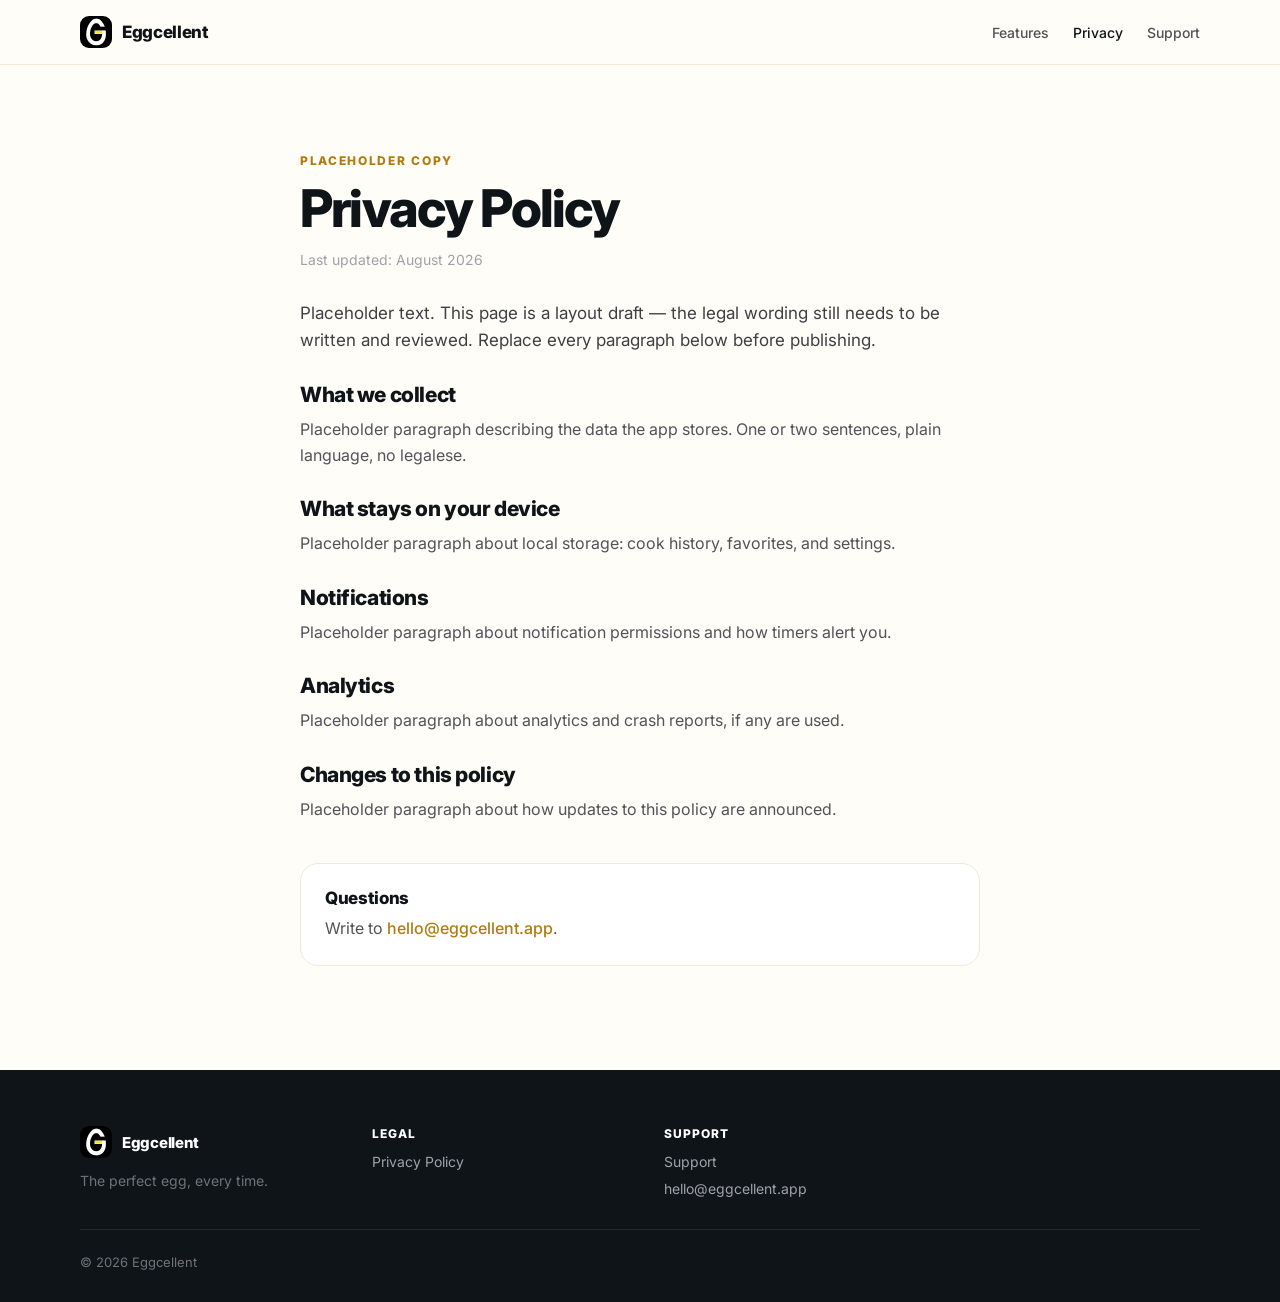
==== privacy.html @ 1b830625 "init" ====
<!DOCTYPE html>
<html lang="en">
<head>
<meta charset="utf-8" />
<meta name="viewport" content="width=device-width, initial-scale=1" />
<title>Privacy Policy — Eggcellent</title>
<meta name="description" content="How Eggcellent handles your data." />
<link rel="icon" href="assets/icon.png" />
<link rel="preconnect" href="https://fonts.googleapis.com" />
<link rel="preconnect" href="https://fonts.gstatic.com" crossorigin />
<link href="https://fonts.googleapis.com/css2?family=Inter:wght@400;500;800&display=swap" rel="stylesheet" />
<link rel="stylesheet" href="styles.css" />
</head>
<body>

<header class="site-header">
  <div>
    <a class="brand" href="index.html"><img src="assets/icon.png" alt="Eggcellent" /><span>Eggcellent</span></a>
    <nav>
      <a href="index.html#features">Features</a>
      <a href="privacy.html" aria-current="page">Privacy</a>
      <a href="support.html">Support</a>
    </nav>
  </div>
</header>
<main class="page">
  <article>
    <p class="eyebrow" style="margin:0 0 14px">Placeholder copy</p>
    <h1>Privacy Policy</h1>
    <p class="stamp">Last updated: August 2026</p>
    <p class="lede">Placeholder text. This page is a layout draft &mdash; the legal wording still needs to be written and reviewed. Replace every paragraph below before publishing.</p>
    <section><h2>What we collect</h2><p>Placeholder paragraph describing the data the app stores. One or two sentences, plain language, no legalese.</p></section>
    <section><h2>What stays on your device</h2><p>Placeholder paragraph about local storage: cook history, favorites, and settings.</p></section>
    <section><h2>Notifications</h2><p>Placeholder paragraph about notification permissions and how timers alert you.</p></section>
    <section><h2>Analytics</h2><p>Placeholder paragraph about analytics and crash reports, if any are used.</p></section>
    <section><h2>Changes to this policy</h2><p>Placeholder paragraph about how updates to this policy are announced.</p></section>
    <div class="box">
      <h2>Questions</h2>
      <p>Write to <a href="mailto:hello@eggcellent.app">hello@eggcellent.app</a>.</p>
    </div>
  </article>
</main>

<footer class="site-footer">
  <div>
    <div class="about">
      <a class="brand" href="index.html"><img src="assets/icon.png" alt="" /><span>Eggcellent</span></a>
      <p>The perfect egg, every time.</p>
    </div>
    <div class="col">
      <h4>Legal</h4>
      <a href="privacy.html">Privacy Policy</a>
    </div>
    <div class="col">
      <h4>Support</h4>
      <a href="support.html">Support</a>
      <a href="mailto:hello@eggcellent.app">hello@eggcellent.app</a>
    </div>
    <p class="copy">&copy; 2026 Eggcellent</p>
  </div>
</footer>
</body>
</html>
---- styles.css ----
/* Eggcellent landing — static site */
:root { --cream: #FFFDF7; --ink: #0F1419; --muted: #52525B; --dim: #A1A1AA; --yellow: #F5B935; --gold: #B07C10; --line: #F0EAD9; }
* { box-sizing: border-box; }
body { margin: 0; background: var(--cream); color: var(--ink); font-family: Inter, system-ui, sans-serif; -webkit-font-smoothing: antialiased; }
img { max-width: 100%; }
a { color: var(--ink); text-decoration: none; }
a:hover { color: var(--gold); }

/* header */
.site-header { position: sticky; top: 0; z-index: 20; display: flex; justify-content: center; padding: 0 20px; background: rgba(255,253,247,0.82); backdrop-filter: blur(14px); border-bottom: 1px solid #F2EBDA; }
.site-header > div { width: 100%; max-width: 1120px; display: flex; align-items: center; gap: 20px; min-height: 64px; }
.brand { display: flex; align-items: center; gap: 10px; margin-right: auto; }
.brand img { width: 32px; height: 32px; border-radius: 9px; display: block; }
.brand span { font-weight: 800; font-size: 17px; letter-spacing: -0.02em; }
.site-header nav { display: flex; align-items: center; gap: 4px 24px; font-size: 14px; font-weight: 500; }
.site-header nav a { color: var(--muted); }
.site-header nav a:hover, .site-header nav a[aria-current="page"] { color: var(--ink); }

/* hero */
.hero { display: flex; flex-direction: column; align-items: center; text-align: center; padding: clamp(56px, 14vw, 112px) 20px 0; }
.hero h1 { margin: 0; max-width: 16ch; font-weight: 800; font-size: clamp(38px, 10vw, 68px); line-height: 1.02; letter-spacing: -0.035em; text-wrap: balance; }
.eyebrow { margin: 22px 0 0; font-size: 12px; font-weight: 800; letter-spacing: 0.14em; text-transform: uppercase; color: var(--gold); }
.hero .lede { margin: 10px 0 0; max-width: 32ch; font-size: clamp(16px, 4.4vw, 19px); line-height: 1.5; color: var(--muted); text-wrap: pretty; }
.hero .note { margin: 16px 0 0; font-size: 14px; color: var(--muted); }
.rise { animation: rise 0.8s cubic-bezier(.2,.7,.2,1) both; }
.rise-2 { animation-delay: 0.06s; }
.rise-3 { animation-delay: 0.1s; }
.rise-4 { animation-delay: 0.16s; }
.rise-5 { animation-delay: 0.22s; }
@keyframes rise { from { opacity: 0; transform: translateY(26px); } to { opacity: 1; transform: none; } }

/* store buttons */
.stores { display: flex; flex-wrap: wrap; justify-content: center; gap: 12px; padding: 32px 0 0; }
.store-btn { display: flex; align-items: center; gap: 11px; min-height: 56px; padding: 0 24px; border-radius: 14px; background: var(--ink); color: #fff; text-align: left; transition: transform .2s, background .2s, opacity .2s; }
.store-btn:hover { background: #22282F; color: #fff; transform: translateY(-2px); }
.store-btn svg { display: block; flex: 0 0 auto; }
.store-btn .lines { display: flex; flex-direction: column; }
.store-btn .small { font-size: 11px; letter-spacing: 0.04em; color: var(--dim); }
.store-btn .big { font-size: 17px; font-weight: 800; letter-spacing: -0.01em; color: #fff; }
.store-btn.soon { background: transparent; border: 1px solid #E4DBC5; cursor: default; }
.store-btn.soon:hover { background: transparent; transform: none; }
.store-btn.soon .small { color: #52525B; }
.store-btn.soon .big { color: var(--ink); }
.store-btn.soon svg { opacity: 0.5; }

/* marquee */
.marquee { overflow: hidden; padding: clamp(48px, 11vw, 88px) 0 clamp(8px, 2vw, 16px); mask-image: linear-gradient(90deg, transparent, #000 9%, #000 91%, transparent); -webkit-mask-image: linear-gradient(90deg, transparent, #000 9%, #000 91%, transparent); }
.marquee-track { display: flex; width: max-content; gap: 28px; padding: 0 14px; animation: marquee 46s linear infinite; }
.marquee:hover .marquee-track { animation-play-state: paused; }
@keyframes marquee { from { transform: translateX(0); } to { transform: translateX(-50%); } }

/* iPhone frame */
.phone { position: relative; flex: 0 0 auto; width: 202px; aspect-ratio: 1206 / 2622; }
.phone .key { position: absolute; width: 1.1%; background: linear-gradient(90deg, #4A4A4F, #B4B4BA); }
.phone .key.left { left: -0.9%; border-radius: 1.6px 0 0 1.6px; }
.phone .key.right { right: -0.9%; background: linear-gradient(270deg, #4A4A4F, #B4B4BA); border-radius: 0 1.6px 1.6px 0; }
.phone-body { position: relative; height: 100%; padding: 1.15%; border-radius: 16% / 7.36%; background: linear-gradient(100deg, #5F5F64 0%, #C9C9CE 6%, #F3F3F6 14%, #A9A9AF 30%, #8E8E93 50%, #B9B9BF 70%, #EDEDF0 86%, #9C9CA2 94%, #56565B 100%); box-shadow: 0 0 0 0.5px rgba(15,20,25,0.35), 0 40px 60px -30px rgba(15,20,25,0.5); }
.phone-bezel { height: 100%; padding: 2.3%; border-radius: 15% / 6.9%; background: #08080A; box-shadow: inset 0 0 0 0.5px rgba(255,255,255,0.14); }
.phone-screen { position: relative; height: 100%; border-radius: 13% / 5.98%; overflow: hidden; background: #fff; }
.phone-screen img { display: block; width: 100%; height: 100%; object-fit: cover; object-position: 50% 0; }
.phone-screen .sheen { position: absolute; inset: 0; pointer-events: none; background: linear-gradient(112deg, rgba(255,255,255,0.34) 0%, rgba(255,255,255,0.1) 16%, rgba(255,255,255,0) 34%, rgba(255,255,255,0) 100%); }

/* features */
.features { display: flex; flex-direction: column; align-items: center; padding: clamp(64px, 15vw, 120px) 20px; }
.features h2 { margin: 0 0 clamp(32px, 7vw, 56px); font-weight: 800; font-size: clamp(30px, 8vw, 44px); letter-spacing: -0.03em; text-align: center; }
.grid { width: 100%; max-width: 1120px; display: grid; grid-template-columns: repeat(auto-fit, minmax(280px, 1fr)); gap: 20px; }
.card { display: flex; flex-direction: column; gap: 12px; background: #fff; border: 1px solid var(--line); border-radius: 18px; padding: 24px; transition: transform .25s, box-shadow .25s; }
.card:hover { transform: translateY(-4px); box-shadow: 0 18px 32px -22px rgba(15,20,25,0.35); }
.card .num { display: flex; align-items: center; justify-content: center; width: 36px; height: 36px; border-radius: 11px; background: var(--yellow); font-weight: 800; font-size: 15px; color: var(--ink); }
.card h3 { margin: 0; font-weight: 800; font-size: 19px; letter-spacing: -0.02em; text-wrap: balance; }
.card p { margin: 0; font-size: 15px; line-height: 1.55; color: var(--muted); text-wrap: pretty; }
@supports (animation-timeline: view()) {
  .reveal { animation: rise 0.7s cubic-bezier(.2,.7,.2,1) both; animation-timeline: view(); animation-range: entry 4% cover 24%; }
}

/* cta */
.cta { background: var(--yellow); padding: clamp(64px, 14vw, 104px) 20px; display: flex; justify-content: center; }
.cta > div { width: 100%; max-width: 720px; display: flex; flex-direction: column; align-items: center; text-align: center; gap: 16px; }
.cta h2 { margin: 0; font-weight: 800; font-size: clamp(30px, 8vw, 48px); line-height: 1.08; letter-spacing: -0.03em; text-wrap: balance; }
.cta p { margin: 0; font-size: clamp(16px, 4vw, 19px); line-height: 1.5; opacity: 0.72; text-wrap: pretty; }
.cta .store-btn { margin-top: 16px; padding: 0 28px; }
.cta .fine { margin: 0; font-size: 14px; opacity: 0.6; }

/* footer */
.site-footer { background: var(--ink); color: var(--dim); padding: 56px 20px 32px; display: flex; justify-content: center; }
.site-footer > div { width: 100%; max-width: 1120px; display: grid; grid-template-columns: repeat(auto-fit, minmax(220px, 1fr)); gap: 32px 48px; }
.site-footer .brand span { color: #fff; font-size: 15px; }
.site-footer .col { display: flex; flex-direction: column; gap: 10px; }
.site-footer h4 { margin: 0 0 2px; font-size: 12px; font-weight: 800; letter-spacing: 0.08em; text-transform: uppercase; color: #fff; }
.site-footer a { font-size: 14px; color: var(--dim); }
.site-footer a:hover { color: #fff; }
.site-footer .about { display: flex; flex-direction: column; gap: 12px; max-width: 34ch; }
.site-footer .about p { margin: 0; font-size: 14px; line-height: 1.55; color: #71717A; }
.site-footer .copy { margin: 0; grid-column: 1 / -1; padding-top: 24px; border-top: 1px solid #22282F; font-size: 13px; color: #71717A; }

/* article pages */
.page { flex: 1; display: flex; justify-content: center; padding: clamp(48px, 11vw, 88px) 20px clamp(64px, 14vw, 104px); }
.page article { width: 100%; max-width: 680px; }
.page h1 { margin: 0; font-weight: 800; font-size: clamp(32px, 8.5vw, 52px); line-height: 1.05; letter-spacing: -0.035em; }
.page .stamp { margin: 14px 0 0; font-size: 14px; color: var(--dim); }
.page .lede { margin: 32px 0 0; font-size: 17px; line-height: 1.6; color: #3F3F46; text-wrap: pretty; }
.page section { display: flex; flex-direction: column; gap: 10px; padding: 28px 0 0; }
.page section h2 { margin: 0; font-weight: 800; font-size: 21px; letter-spacing: -0.02em; }
.page section p { margin: 0; font-size: 16px; line-height: 1.6; color: var(--muted); text-wrap: pretty; }
.qa { display: flex; flex-direction: column; gap: 12px; padding: 36px 0 0; }
.qa > div { display: flex; flex-direction: column; gap: 8px; background: #fff; border: 1px solid var(--line); border-radius: 18px; padding: 22px 24px; }
.qa h2 { margin: 0; font-weight: 800; font-size: 18px; letter-spacing: -0.02em; }
.qa p { margin: 0; font-size: 16px; line-height: 1.6; color: var(--muted); text-wrap: pretty; }
.box { display: flex; flex-direction: column; gap: 8px; margin-top: 40px; padding: 24px; background: #fff; border: 1px solid var(--line); border-radius: 18px; }
.box h2 { margin: 0; font-weight: 800; font-size: 17px; letter-spacing: -0.02em; }
.box p { margin: 0; font-size: 16px; line-height: 1.6; color: var(--muted); }
.box a { color: var(--gold); font-weight: 500; }
.box-yellow { display: flex; flex-direction: column; align-items: flex-start; gap: 12px; margin-top: 40px; padding: 28px; background: var(--yellow); border-radius: 18px; }
.box-yellow h2 { margin: 0; font-weight: 800; font-size: 24px; letter-spacing: -0.025em; }
.box-yellow p { margin: 0; font-size: 16px; line-height: 1.55; opacity: 0.75; text-wrap: pretty; }
.mail-btn { display: flex; align-items: center; min-height: 48px; margin-top: 4px; padding: 0 22px; border-radius: 12px; background: var(--ink); color: #fff; font-size: 15px; font-weight: 800; letter-spacing: -0.01em; transition: transform .2s, opacity .2s; }
.mail-btn:hover { color: #fff; opacity: 0.9; transform: translateY(-2px); }

@media (prefers-reduced-motion: reduce) { * { animation: none !important; } }
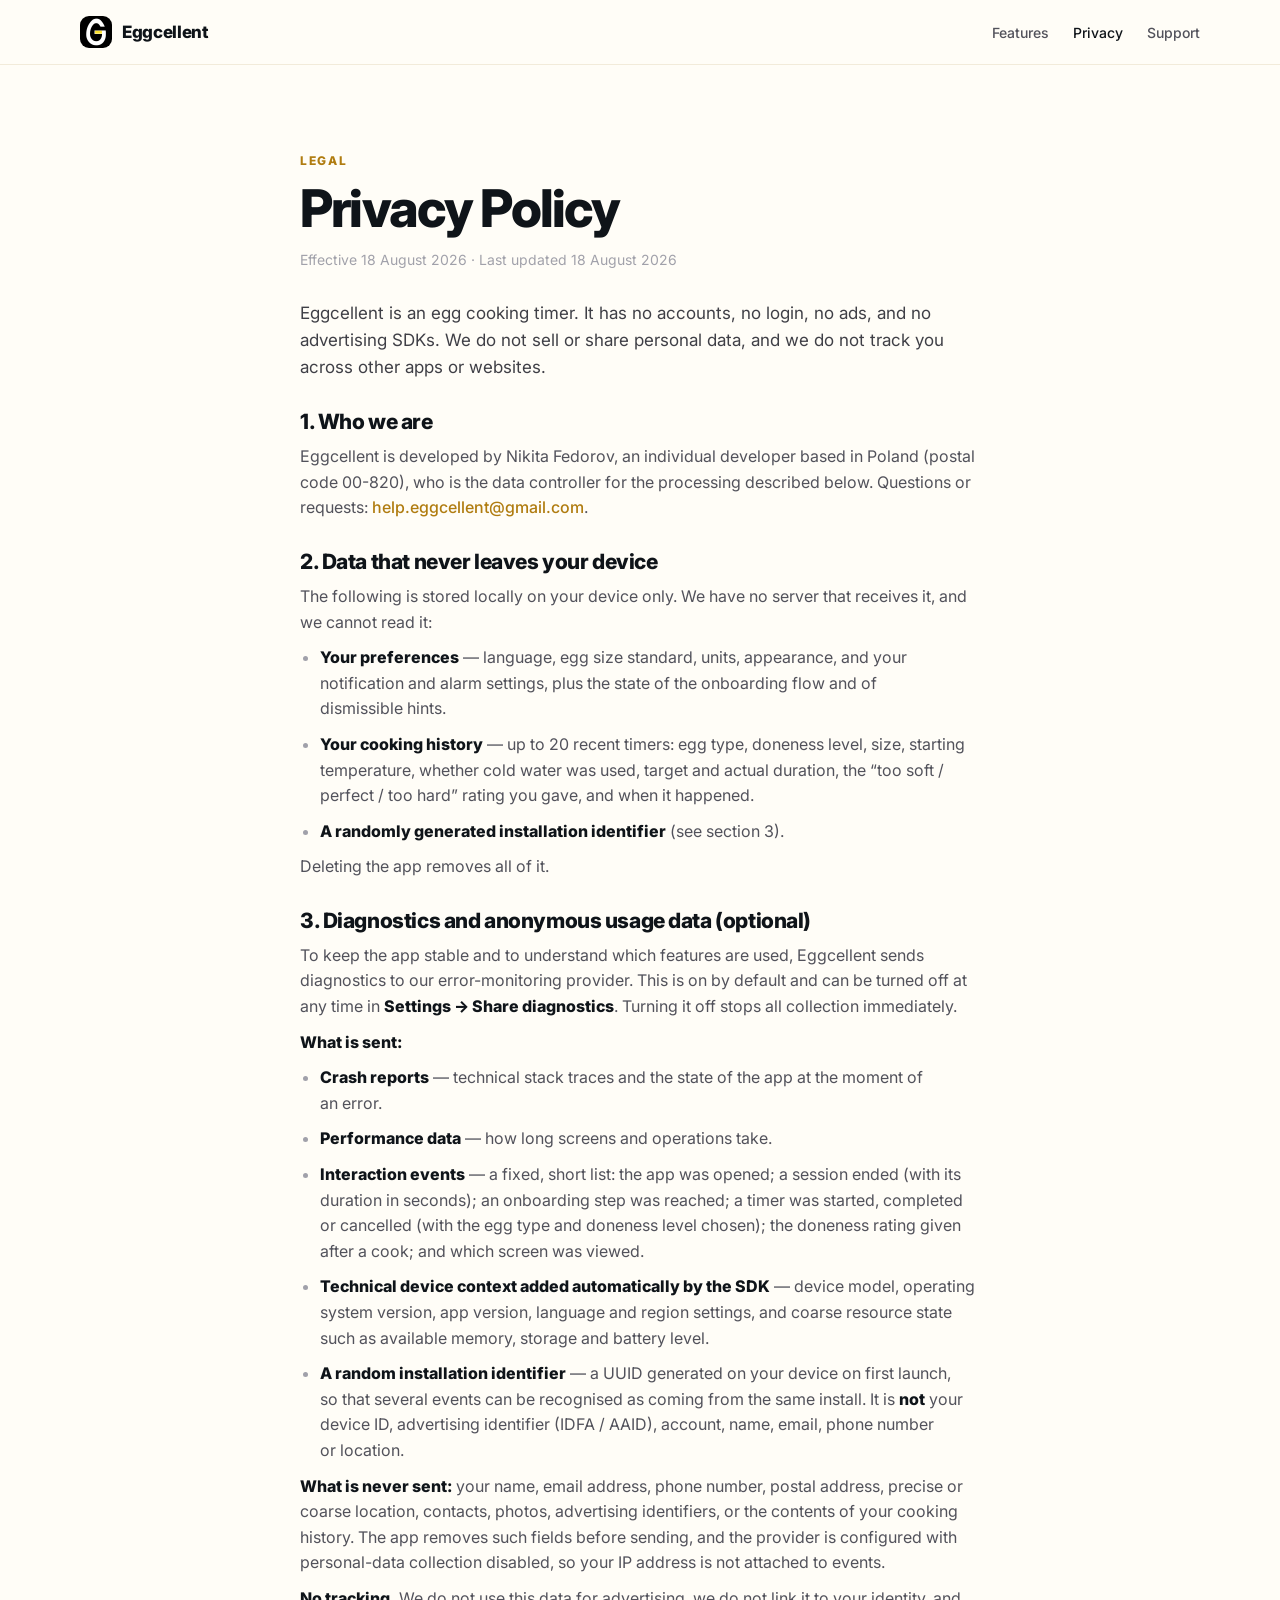
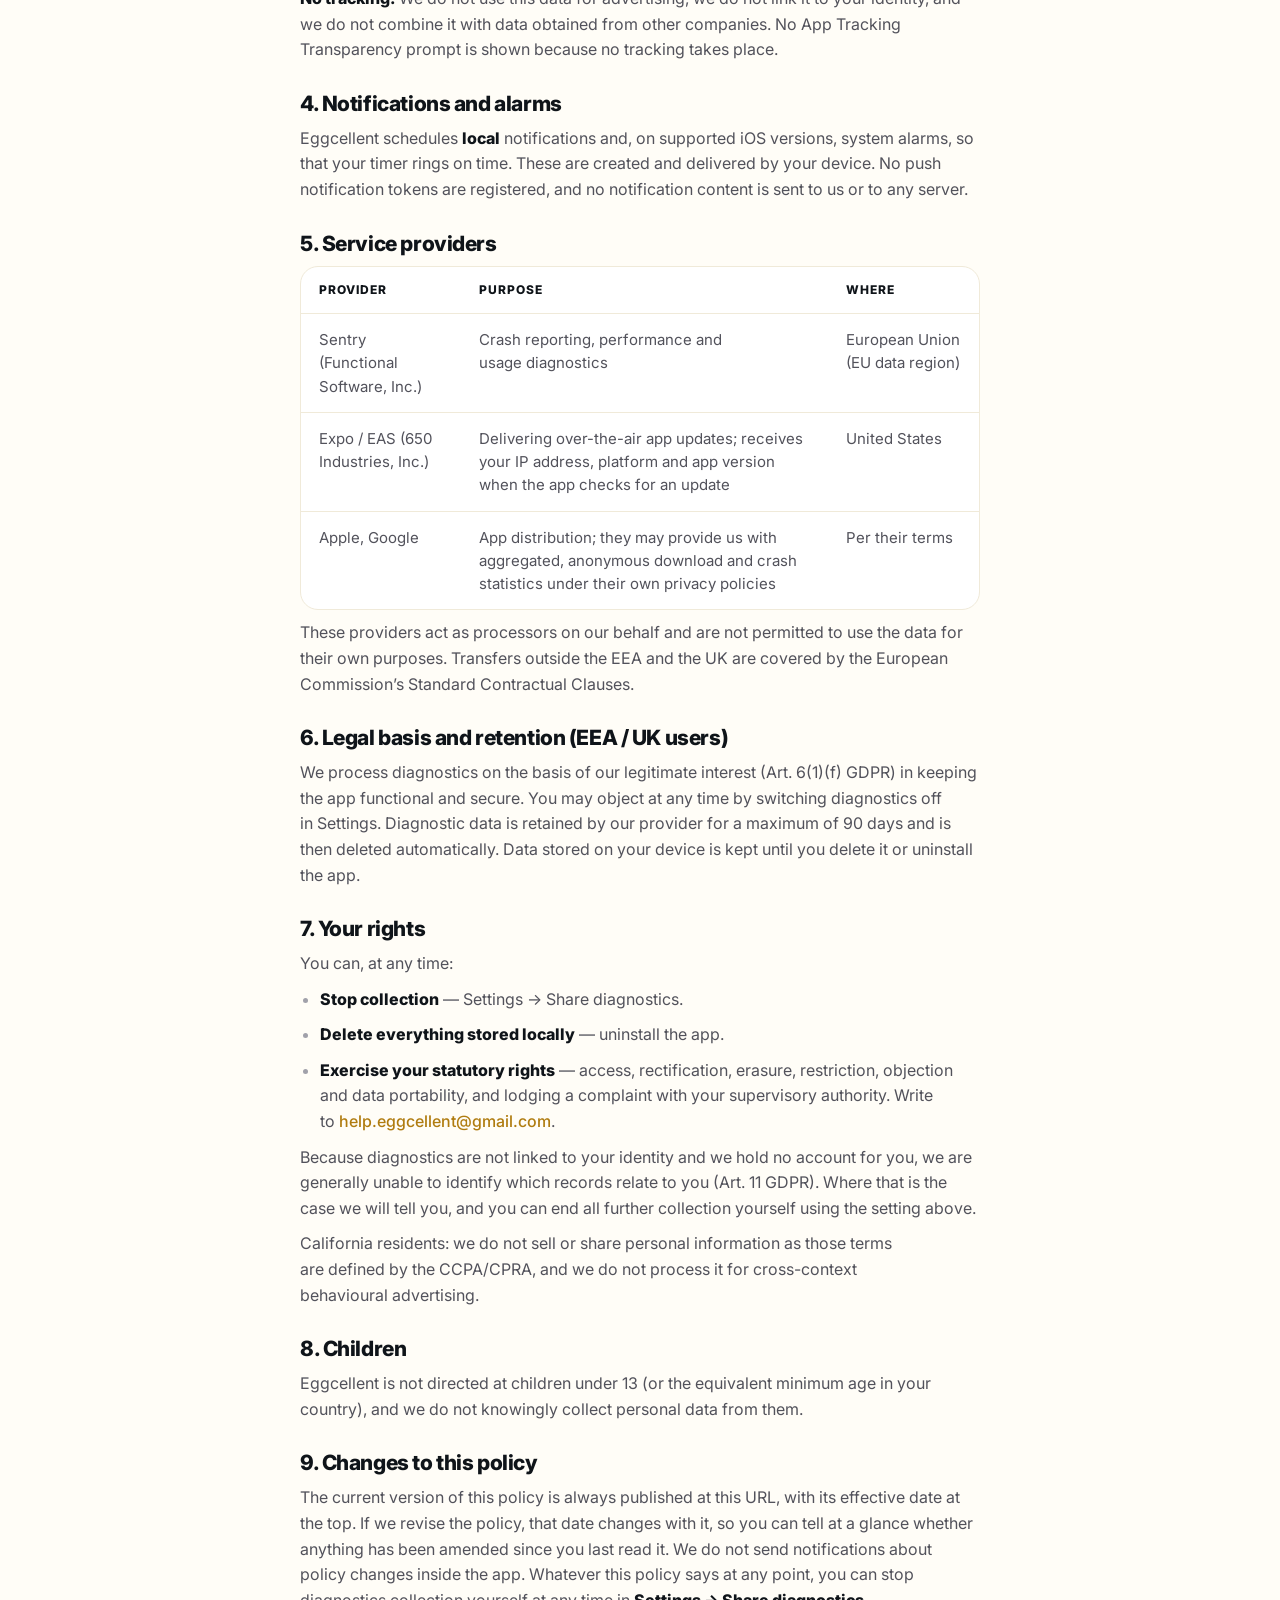
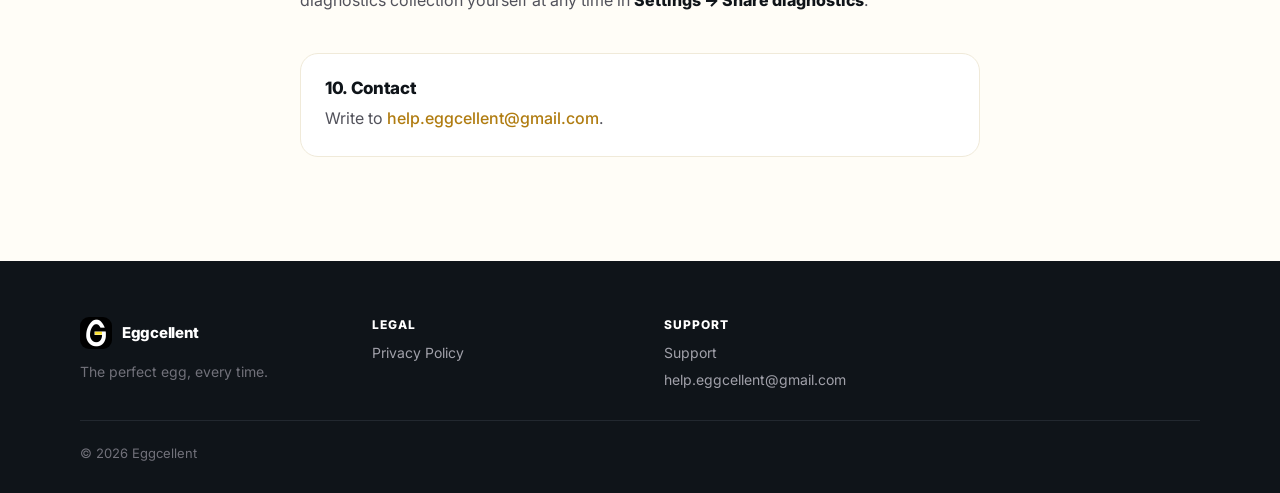
==== commit b24f81fa: "Publish the real privacy policy Replace the placeholder copy on privacy.html with the policy from do" ====
--- a/privacy.html
+++ b/privacy.html
@@ -25,18 +25,106 @@
 </header>
 <main class="page">
   <article>
-    <p class="eyebrow" style="margin:0 0 14px">Placeholder copy</p>
+    <p class="eyebrow" style="margin:0 0 14px">Legal</p>
     <h1>Privacy Policy</h1>
-    <p class="stamp">Last updated: August 2026</p>
-    <p class="lede">Placeholder text. This page is a layout draft &mdash; the legal wording still needs to be written and reviewed. Replace every paragraph below before publishing.</p>
-    <section><h2>What we collect</h2><p>Placeholder paragraph describing the data the app stores. One or two sentences, plain language, no legalese.</p></section>
-    <section><h2>What stays on your device</h2><p>Placeholder paragraph about local storage: cook history, favorites, and settings.</p></section>
-    <section><h2>Notifications</h2><p>Placeholder paragraph about notification permissions and how timers alert you.</p></section>
-    <section><h2>Analytics</h2><p>Placeholder paragraph about analytics and crash reports, if any are used.</p></section>
-    <section><h2>Changes to this policy</h2><p>Placeholder paragraph about how updates to this policy are announced.</p></section>
+    <p class="stamp">Effective 18 August 2026 &middot; Last updated 18 August 2026</p>
+    <p class="lede">Eggcellent is an egg cooking timer. It has no accounts, no login, no ads, and no advertising SDKs. We do not sell or share personal data, and we do not track you across other apps or websites.</p>
+
+    <section>
+      <h2>1. Who we are</h2>
+      <p>Eggcellent is developed by Nikita Fedorov, an individual developer based in Poland (postal code 00-820), who is the data controller for the processing described below. Questions or requests: <a href="mailto:help.eggcellent@gmail.com">help.eggcellent@gmail.com</a>.</p>
+    </section>
+
+    <section>
+      <h2>2. Data that never leaves your device</h2>
+      <p>The following is stored locally on your device only. We have no server that receives it, and we cannot read it:</p>
+      <ul>
+        <li><strong>Your preferences</strong> &mdash; language, egg size standard, units, appearance, and your notification and alarm settings, plus the state of the onboarding flow and of dismissible hints.</li>
+        <li><strong>Your cooking history</strong> &mdash; up to 20 recent timers: egg type, doneness level, size, starting temperature, whether cold water was used, target and actual duration, the &ldquo;too soft / perfect / too hard&rdquo; rating you gave, and when it happened.</li>
+        <li><strong>A randomly generated installation identifier</strong> (see section 3).</li>
+      </ul>
+      <p>Deleting the app removes all of it.</p>
+    </section>
+
+    <section>
+      <h2>3. Diagnostics and anonymous usage data (optional)</h2>
+      <p>To keep the app stable and to understand which features are used, Eggcellent sends diagnostics to our error-monitoring provider. This is on by default and can be turned off at any time in <strong>Settings &rarr; Share diagnostics</strong>. Turning it off stops all collection immediately.</p>
+      <p><strong>What is sent:</strong></p>
+      <ul>
+        <li><strong>Crash reports</strong> &mdash; technical stack traces and the state of the app at the moment of an error.</li>
+        <li><strong>Performance data</strong> &mdash; how long screens and operations take.</li>
+        <li><strong>Interaction events</strong> &mdash; a fixed, short list: the app was opened; a session ended (with its duration in seconds); an onboarding step was reached; a timer was started, completed or cancelled (with the egg type and doneness level chosen); the doneness rating given after a cook; and which screen was viewed.</li>
+        <li><strong>Technical device context added automatically by the SDK</strong> &mdash; device model, operating system version, app version, language and region settings, and coarse resource state such as available memory, storage and battery level.</li>
+        <li><strong>A random installation identifier</strong> &mdash; a UUID generated on your device on first launch, so that several events can be recognised as coming from the same install. It is <strong>not</strong> your device ID, advertising identifier (IDFA / AAID), account, name, email, phone number or location.</li>
+      </ul>
+      <p><strong>What is never sent:</strong> your name, email address, phone number, postal address, precise or coarse location, contacts, photos, advertising identifiers, or the contents of your cooking history. The app removes such fields before sending, and the provider is configured with personal-data collection disabled, so your IP address is not attached to events.</p>
+      <p><strong>No tracking.</strong> We do not use this data for advertising, we do not link it to your identity, and we do not combine it with data obtained from other companies. No App Tracking Transparency prompt is shown because no tracking takes place.</p>
+    </section>
+
+    <section>
+      <h2>4. Notifications and alarms</h2>
+      <p>Eggcellent schedules <strong>local</strong> notifications and, on supported iOS versions, system alarms, so that your timer rings on time. These are created and delivered by your device. No push notification tokens are registered, and no notification content is sent to us or to any server.</p>
+    </section>
+
+    <section>
+      <h2>5. Service providers</h2>
+      <div class="table-wrap">
+        <table>
+          <thead>
+            <tr><th>Provider</th><th>Purpose</th><th>Where</th></tr>
+          </thead>
+          <tbody>
+            <tr>
+              <td>Sentry (Functional Software, Inc.)</td>
+              <td>Crash reporting, performance and usage diagnostics</td>
+              <td>European Union (EU data region)</td>
+            </tr>
+            <tr>
+              <td>Expo / EAS (650 Industries, Inc.)</td>
+              <td>Delivering over-the-air app updates; receives your IP address, platform and app version when the app checks for an update</td>
+              <td>United States</td>
+            </tr>
+            <tr>
+              <td>Apple, Google</td>
+              <td>App distribution; they may provide us with aggregated, anonymous download and crash statistics under their own privacy policies</td>
+              <td>Per their terms</td>
+            </tr>
+          </tbody>
+        </table>
+      </div>
+      <p>These providers act as processors on our behalf and are not permitted to use the data for their own purposes. Transfers outside the EEA and the UK are covered by the European Commission&rsquo;s Standard Contractual Clauses.</p>
+    </section>
+
+    <section>
+      <h2>6. Legal basis and retention (EEA / UK users)</h2>
+      <p>We process diagnostics on the basis of our legitimate interest (Art. 6(1)(f) GDPR) in keeping the app functional and secure. You may object at any time by switching diagnostics off in Settings. Diagnostic data is retained by our provider for a maximum of 90 days and is then deleted automatically. Data stored on your device is kept until you delete it or uninstall the app.</p>
+    </section>
+
+    <section>
+      <h2>7. Your rights</h2>
+      <p>You can, at any time:</p>
+      <ul>
+        <li><strong>Stop collection</strong> &mdash; Settings &rarr; Share diagnostics.</li>
+        <li><strong>Delete everything stored locally</strong> &mdash; uninstall the app.</li>
+        <li><strong>Exercise your statutory rights</strong> &mdash; access, rectification, erasure, restriction, objection and data portability, and lodging a complaint with your supervisory authority. Write to <a href="mailto:help.eggcellent@gmail.com">help.eggcellent@gmail.com</a>.</li>
+      </ul>
+      <p>Because diagnostics are not linked to your identity and we hold no account for you, we are generally unable to identify which records relate to you (Art. 11 GDPR). Where that is the case we will tell you, and you can end all further collection yourself using the setting above.</p>
+      <p>California residents: we do not sell or share personal information as those terms are defined by the CCPA/CPRA, and we do not process it for cross-context behavioural advertising.</p>
+    </section>
+
+    <section>
+      <h2>8. Children</h2>
+      <p>Eggcellent is not directed at children under 13 (or the equivalent minimum age in your country), and we do not knowingly collect personal data from them.</p>
+    </section>
+
+    <section>
+      <h2>9. Changes to this policy</h2>
+      <p>The current version of this policy is always published at this URL, with its effective date at the top. If we revise the policy, that date changes with it, so you can tell at a glance whether anything has been amended since you last read it. We do not send notifications about policy changes inside the app. Whatever this policy says at any point, you can stop diagnostics collection yourself at any time in <strong>Settings &rarr; Share diagnostics</strong>.</p>
+    </section>
+
     <div class="box">
-      <h2>Questions</h2>
-      <p>Write to <a href="mailto:hello@eggcellent.app">hello@eggcellent.app</a>.</p>
+      <h2>10. Contact</h2>
+      <p>Write to <a href="mailto:help.eggcellent@gmail.com">help.eggcellent@gmail.com</a>.</p>
     </div>
   </article>
 </main>
@@ -54,7 +142,7 @@
     <div class="col">
       <h4>Support</h4>
       <a href="support.html">Support</a>
-      <a href="mailto:hello@eggcellent.app">hello@eggcellent.app</a>
+      <a href="mailto:help.eggcellent@gmail.com">help.eggcellent@gmail.com</a>
     </div>
     <p class="copy">&copy; 2026 Eggcellent</p>
   </div>
--- a/styles.css
+++ b/styles.css
@@ -43,11 +43,13 @@
 .store-btn.soon .big { color: var(--ink); }
 .store-btn.soon svg { opacity: 0.5; }
 
-/* marquee */
-.marquee { overflow: hidden; padding: clamp(48px, 11vw, 88px) 0 clamp(8px, 2vw, 16px); mask-image: linear-gradient(90deg, transparent, #000 9%, #000 91%, transparent); -webkit-mask-image: linear-gradient(90deg, transparent, #000 9%, #000 91%, transparent); }
-.marquee-track { display: flex; width: max-content; gap: 28px; padding: 0 14px; animation: marquee 46s linear infinite; }
-.marquee:hover .marquee-track { animation-play-state: paused; }
-@keyframes marquee { from { transform: translateX(0); } to { transform: translateX(-50%); } }
+/* marquee: drifts on its own, and can be dragged, swiped or wheeled by hand */
+.marquee { overflow-x: auto; overflow-y: hidden; padding: clamp(48px, 11vw, 88px) 0 clamp(8px, 2vw, 16px); mask-image: linear-gradient(90deg, transparent, #000 9%, #000 91%, transparent); -webkit-mask-image: linear-gradient(90deg, transparent, #000 9%, #000 91%, transparent); overscroll-behavior-x: contain; scrollbar-width: none; -ms-overflow-style: none; cursor: grab; }
+.marquee::-webkit-scrollbar { display: none; }
+.marquee.is-dragging { cursor: grabbing; }
+.marquee-track { display: flex; width: max-content; gap: 28px; padding: 0 14px; }
+.marquee .phone { user-select: none; -webkit-user-select: none; }
+.marquee img { -webkit-user-drag: none; }
 
 /* iPhone frame */
 .phone { position: relative; flex: 0 0 auto; width: 202px; aspect-ratio: 1206 / 2622; }
@@ -95,13 +97,23 @@
 
 /* article pages */
 .page { flex: 1; display: flex; justify-content: center; padding: clamp(48px, 11vw, 88px) 20px clamp(64px, 14vw, 104px); }
-.page article { width: 100%; max-width: 680px; }
+.page article { width: 100%; max-width: 680px; min-width: 0; }
 .page h1 { margin: 0; font-weight: 800; font-size: clamp(32px, 8.5vw, 52px); line-height: 1.05; letter-spacing: -0.035em; }
 .page .stamp { margin: 14px 0 0; font-size: 14px; color: var(--dim); }
 .page .lede { margin: 32px 0 0; font-size: 17px; line-height: 1.6; color: #3F3F46; text-wrap: pretty; }
 .page section { display: flex; flex-direction: column; gap: 10px; padding: 28px 0 0; }
 .page section h2 { margin: 0; font-weight: 800; font-size: 21px; letter-spacing: -0.02em; }
 .page section p { margin: 0; font-size: 16px; line-height: 1.6; color: var(--muted); text-wrap: pretty; }
+.page section a { color: var(--gold); font-weight: 500; }
+.page section strong { color: var(--ink); font-weight: 800; }
+.page section ul { display: flex; flex-direction: column; gap: 10px; margin: 0; padding-left: 20px; }
+.page section li { font-size: 16px; line-height: 1.6; color: var(--muted); text-wrap: pretty; }
+.page section li::marker { color: var(--dim); }
+.table-wrap { overflow-x: auto; background: #fff; border: 1px solid var(--line); border-radius: 18px; }
+.table-wrap table { width: 100%; min-width: 460px; border-collapse: collapse; }
+.table-wrap th, .table-wrap td { padding: 14px 18px; text-align: left; vertical-align: top; border-bottom: 1px solid var(--line); font-size: 15px; line-height: 1.55; color: var(--muted); text-wrap: pretty; }
+.table-wrap th { font-weight: 800; font-size: 12px; letter-spacing: 0.08em; text-transform: uppercase; color: var(--ink); white-space: nowrap; }
+.table-wrap tr:last-child td { border-bottom: 0; }
 .qa { display: flex; flex-direction: column; gap: 12px; padding: 36px 0 0; }
 .qa > div { display: flex; flex-direction: column; gap: 8px; background: #fff; border: 1px solid var(--line); border-radius: 18px; padding: 22px 24px; }
 .qa h2 { margin: 0; font-weight: 800; font-size: 18px; letter-spacing: -0.02em; }
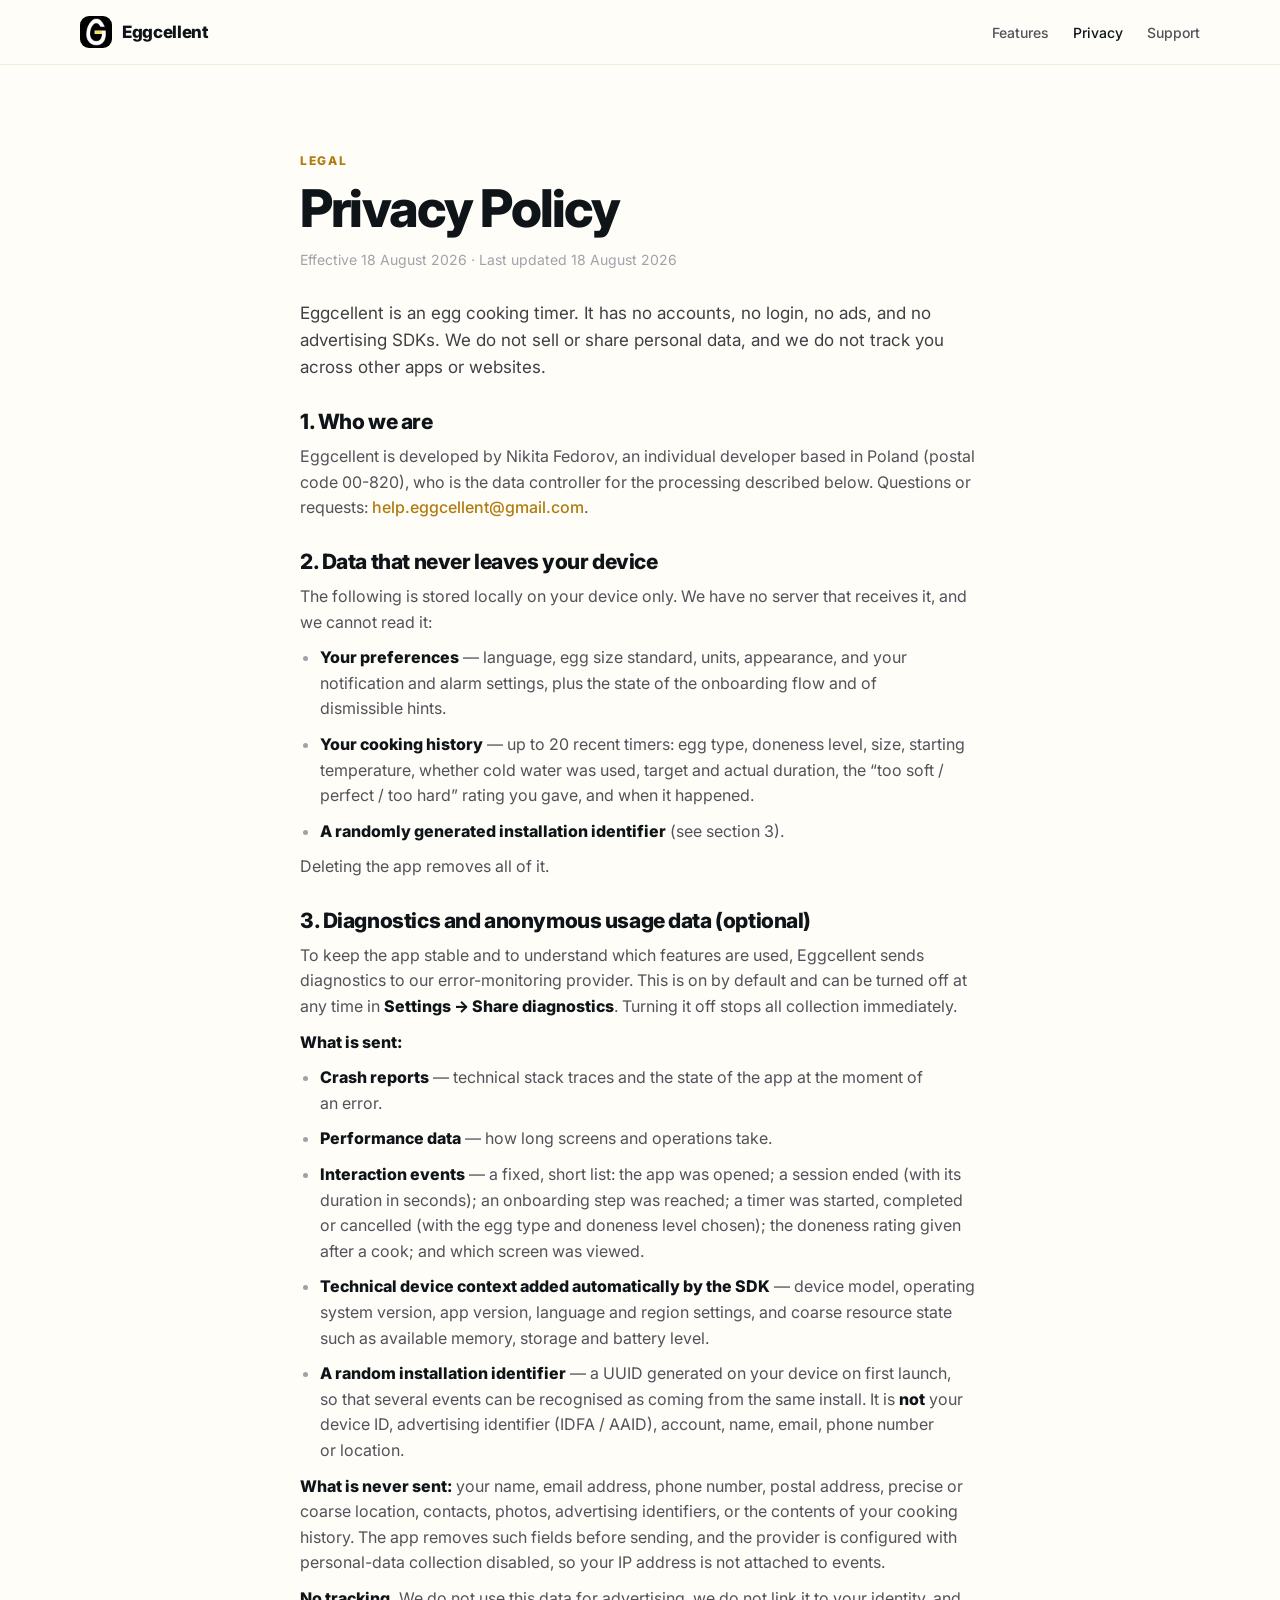
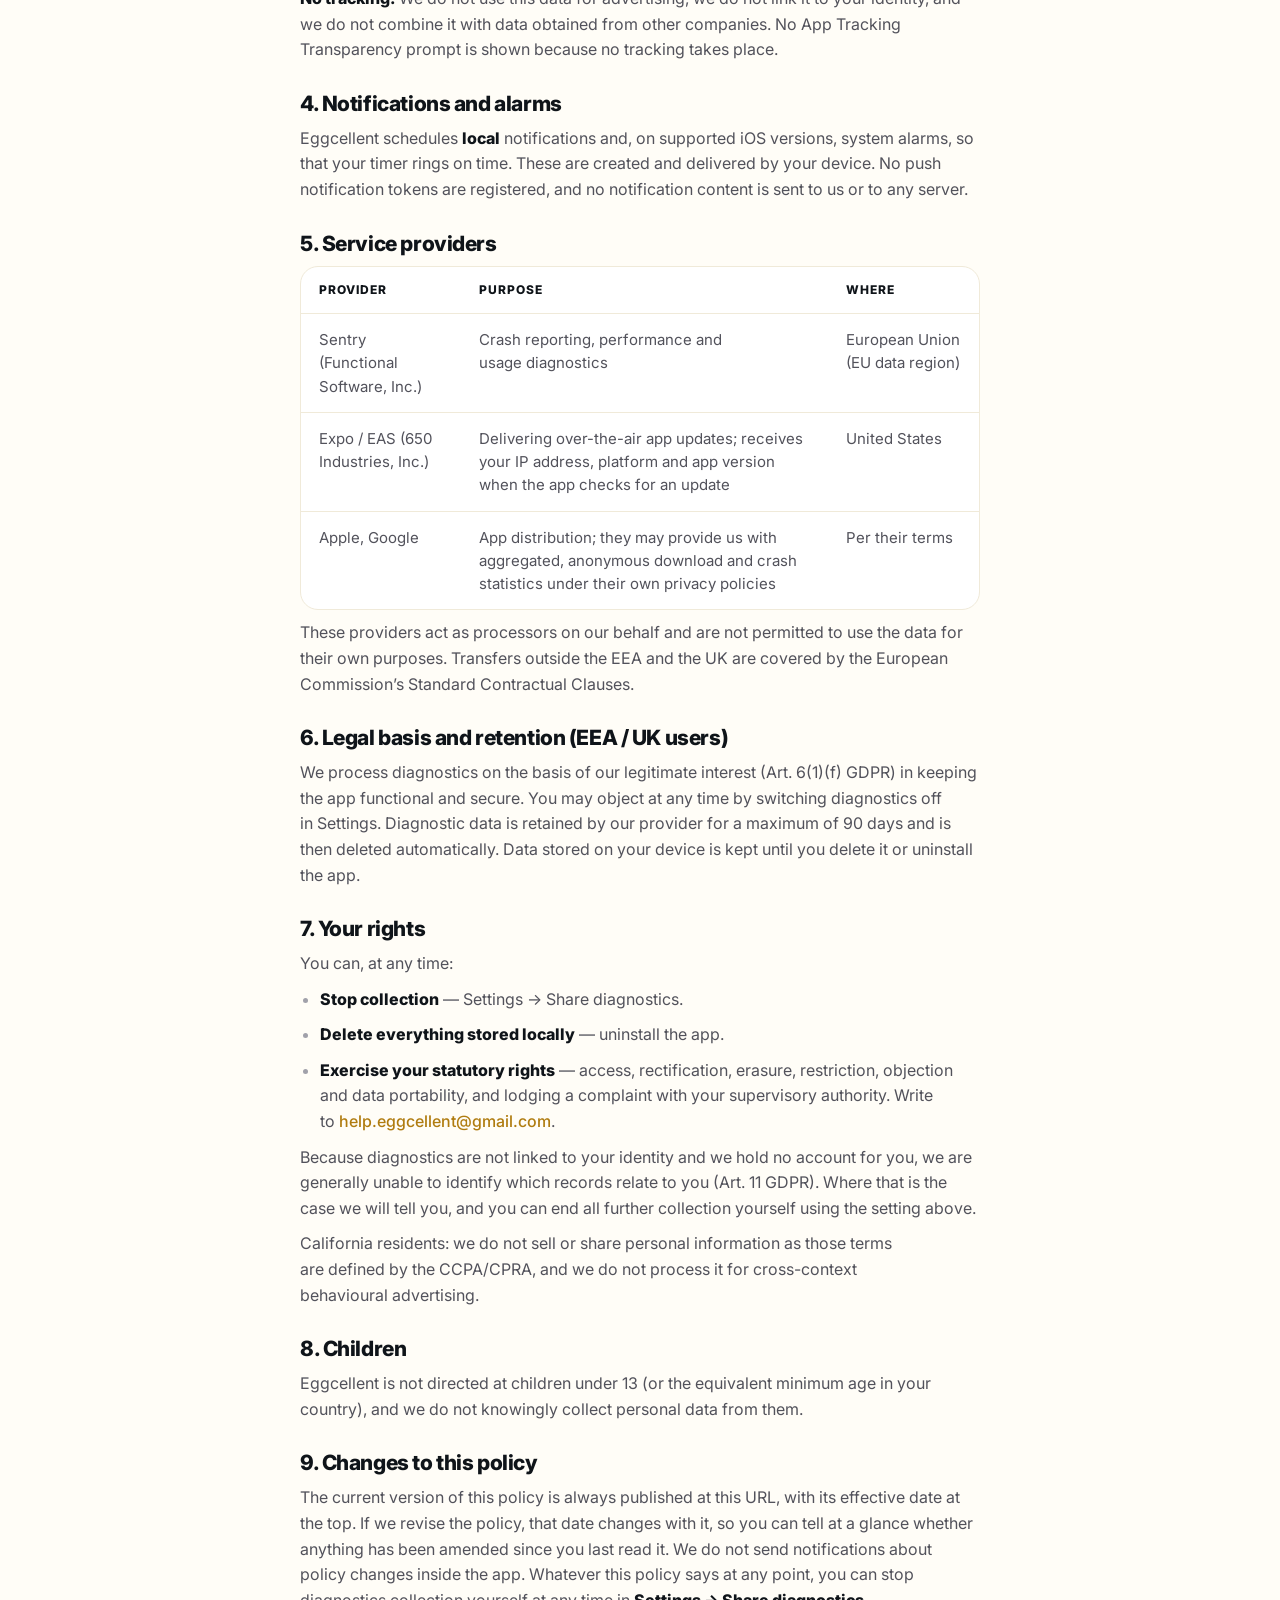
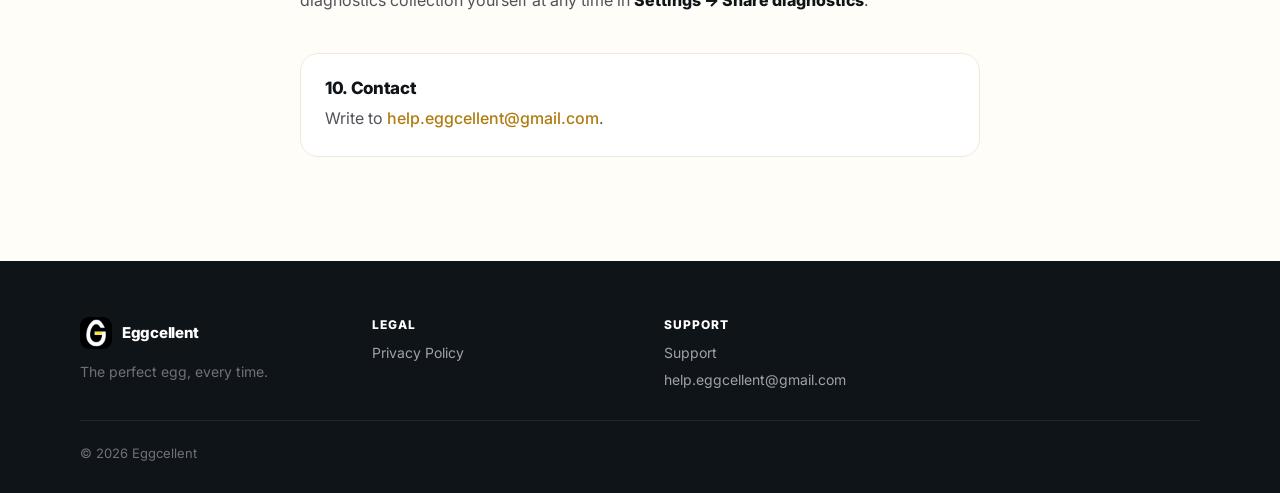
==== commit c3a39437: "Serve the screenshots at the size they are shown The phone mockups are 202px wide, but each one load" ====
--- a/privacy.html
+++ b/privacy.html
@@ -5,21 +5,23 @@
 <meta name="viewport" content="width=device-width, initial-scale=1" />
 <title>Privacy Policy — Eggcellent</title>
 <meta name="description" content="How Eggcellent handles your data." />
-<link rel="icon" href="assets/icon.png" />
+<link rel="icon" href="assets/icon-64.png" sizes="64x64" />
+<link rel="apple-touch-icon" href="assets/apple-touch-icon.png" />
 <link rel="preconnect" href="https://fonts.googleapis.com" />
 <link rel="preconnect" href="https://fonts.gstatic.com" crossorigin />
 <link href="https://fonts.googleapis.com/css2?family=Inter:wght@400;500;800&display=swap" rel="stylesheet" />
 <link rel="stylesheet" href="styles.css" />
+<script src="site.js" defer></script>
 </head>
 <body>
 
 <header class="site-header">
   <div>
-    <a class="brand" href="index.html"><img src="assets/icon.png" alt="Eggcellent" /><span>Eggcellent</span></a>
+    <a class="brand" href="."><img src="assets/icon-96.webp" width="96" height="96" alt="Eggcellent" /><span>Eggcellent</span></a>
     <nav>
-      <a href="index.html#features">Features</a>
-      <a href="privacy.html" aria-current="page">Privacy</a>
-      <a href="support.html">Support</a>
+      <a href="." data-scroll="features">Features</a>
+      <a href="privacy" aria-current="page">Privacy</a>
+      <a href="support">Support</a>
     </nav>
   </div>
 </header>
@@ -132,16 +134,16 @@
 <footer class="site-footer">
   <div>
     <div class="about">
-      <a class="brand" href="index.html"><img src="assets/icon.png" alt="" /><span>Eggcellent</span></a>
+      <a class="brand" href="."><img src="assets/icon-96.webp" width="96" height="96" alt="" decoding="async" /><span>Eggcellent</span></a>
       <p>The perfect egg, every time.</p>
     </div>
     <div class="col">
       <h4>Legal</h4>
-      <a href="privacy.html">Privacy Policy</a>
+      <a href="privacy">Privacy Policy</a>
     </div>
     <div class="col">
       <h4>Support</h4>
-      <a href="support.html">Support</a>
+      <a href="support">Support</a>
       <a href="mailto:help.eggcellent@gmail.com">help.eggcellent@gmail.com</a>
     </div>
     <p class="copy">&copy; 2026 Eggcellent</p>
--- a/styles.css
+++ b/styles.css
@@ -63,7 +63,7 @@
 .phone-screen .sheen { position: absolute; inset: 0; pointer-events: none; background: linear-gradient(112deg, rgba(255,255,255,0.34) 0%, rgba(255,255,255,0.1) 16%, rgba(255,255,255,0) 34%, rgba(255,255,255,0) 100%); }
 
 /* features */
-.features { display: flex; flex-direction: column; align-items: center; padding: clamp(64px, 15vw, 120px) 20px; }
+.features { display: flex; flex-direction: column; align-items: center; padding: clamp(64px, 15vw, 120px) 20px; scroll-margin-top: 72px; }
 .features h2 { margin: 0 0 clamp(32px, 7vw, 56px); font-weight: 800; font-size: clamp(30px, 8vw, 44px); letter-spacing: -0.03em; text-align: center; }
 .grid { width: 100%; max-width: 1120px; display: grid; grid-template-columns: repeat(auto-fit, minmax(280px, 1fr)); gap: 20px; }
 .card { display: flex; flex-direction: column; gap: 12px; background: #fff; border: 1px solid var(--line); border-radius: 18px; padding: 24px; transition: transform .25s, box-shadow .25s; }
